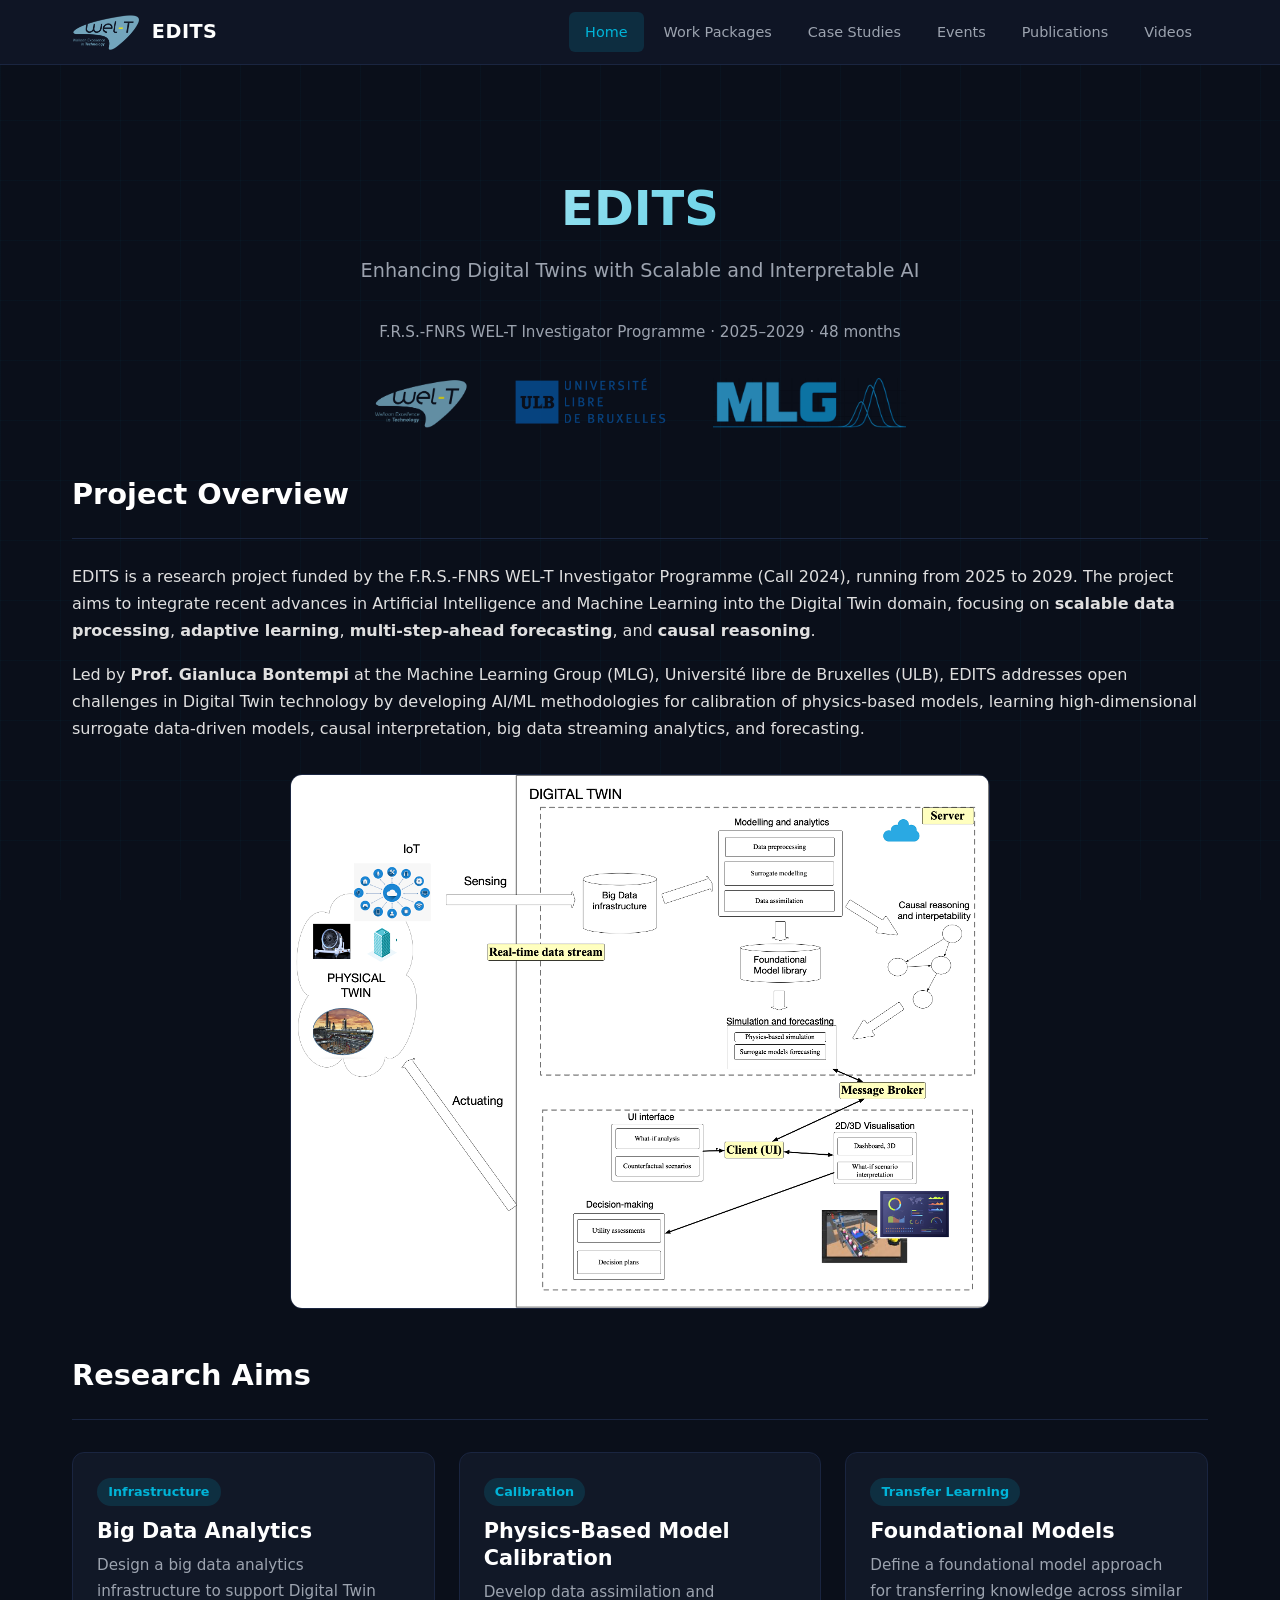
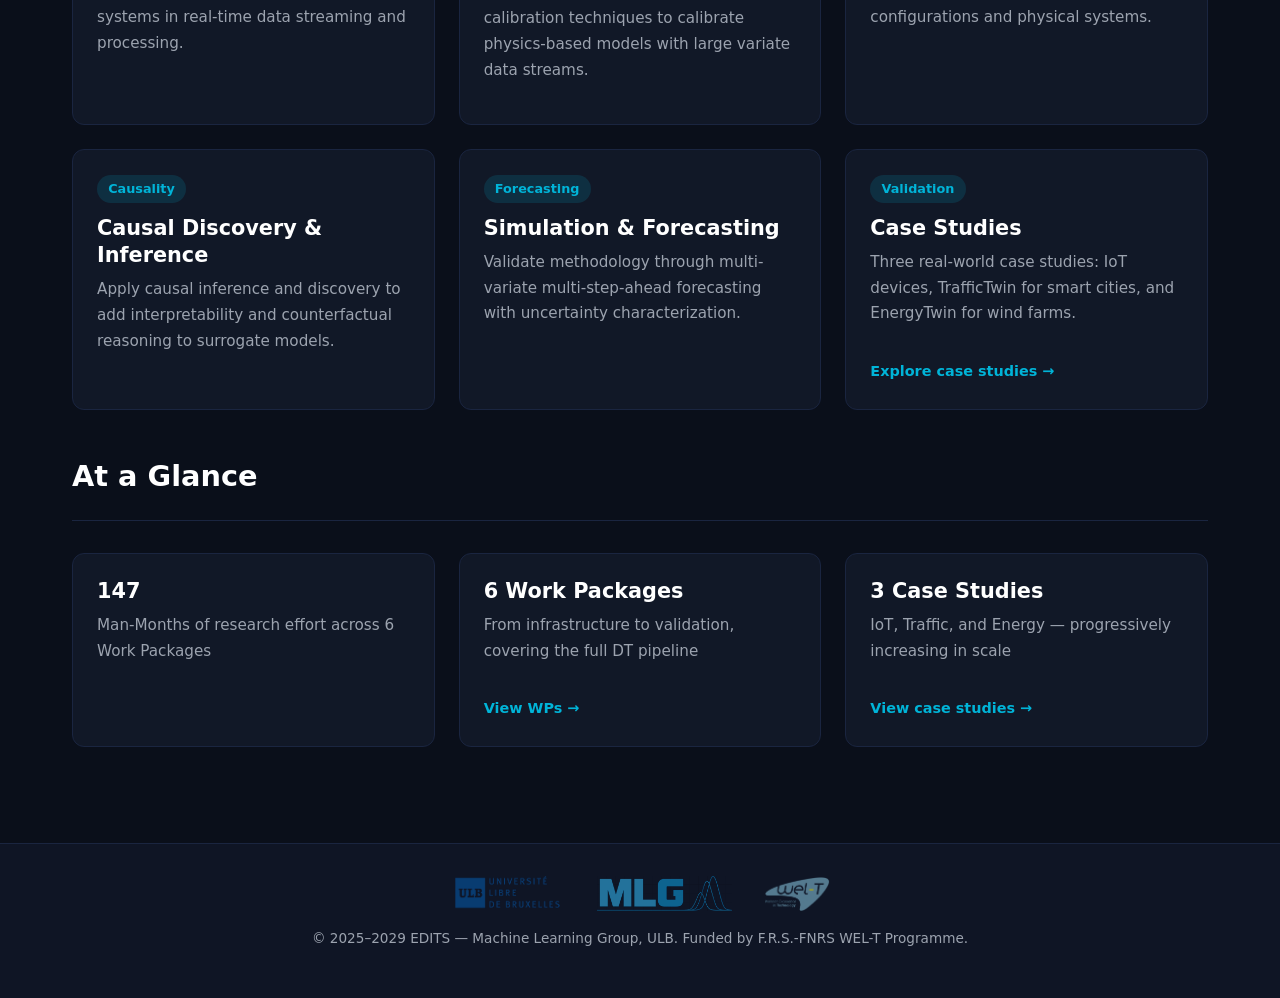
==== index.html @ ba2f9b13 "website v1" ====
<!DOCTYPE html>
<html lang="en">
<head>
  <meta charset="UTF-8">
  <meta name="viewport" content="width=device-width, initial-scale=1.0">
  <title>EDITS — WEL-T Digital Twins</title>
  <link rel="stylesheet" href="assets/css/style.css">
  <link rel="icon" href="assets/images/welt_logo.png">
</head>
<body>

  <nav>
    <div class="container">
      <a href="index.html" class="nav-logo">
        <img src="assets/images/welt_logo_transparent.png" alt="WEL-T">
        <span>EDITS</span>
      </a>
      <button class="nav-toggle" aria-label="Toggle menu">&#9776;</button>
      <ul class="nav-links">
        <li><a href="index.html">Home</a></li>
        <li><a href="workpackages.html">Work Packages</a></li>
        <li><a href="case-studies.html">Case Studies</a></li>
        <li><a href="events.html">Events</a></li>
        <li><a href="publications.html">Publications</a></li>
        <li><a href="videos.html">Videos</a></li>
      </ul>
    </div>
  </nav>

  <main>
    <div class="container">

      <section class="hero">
        <h1>EDITS</h1>
        <p class="subtitle">Enhancing Digital Twins with Scalable and Interpretable AI</p>
        <p style="color: var(--text-muted); font-size: 0.95rem;">
          F.R.S.-FNRS WEL-T Investigator Programme &middot; 2025&ndash;2029 &middot; 48 months
        </p>
        <div class="hero-logos">
          <img src="assets/images/welt_logo_transparent.png" alt="WEL-T">
          <img src="assets/images/ulb_logo_transparent.png" alt="ULB">
          <img src="assets/images/mlg_logo_transparent.png" alt="MLG">
        </div>
      </section>

      <section class="section">
        <div class="section-header">
          <h2>Project Overview</h2>
        </div>
        <p>
          EDITS is a research project funded by the F.R.S.-FNRS WEL-T Investigator Programme (Call 2024),
          running from 2025 to 2029. The project aims to integrate recent advances in Artificial Intelligence
          and Machine Learning into the Digital Twin domain, focusing on <strong>scalable data processing</strong>,
          <strong>adaptive learning</strong>, <strong>multi-step-ahead forecasting</strong>, and
          <strong>causal reasoning</strong>.
        </p>
        <p>
          Led by <strong>Prof. Gianluca Bontempi</strong> at the Machine Learning Group (MLG),
          Universit&eacute; libre de Bruxelles (ULB), EDITS addresses open challenges in Digital Twin technology
          by developing AI/ML methodologies for calibration of physics-based models, learning high-dimensional
          surrogate data-driven models, causal interpretation, big data streaming analytics, and forecasting.
        </p>
        <img src="assets/images/vision.png" alt="EDITS Vision" class="vision-img">
      </section>

      <section class="section">
        <div class="section-header">
          <h2>Research Aims</h2>
        </div>
        <div class="card-grid">
          <div class="card">
            <span class="tag">Infrastructure</span>
            <h3>Big Data Analytics</h3>
            <p>Design a big data analytics infrastructure to support Digital Twin systems in real-time data streaming and processing.</p>
          </div>
          <div class="card">
            <span class="tag">Calibration</span>
            <h3>Physics-Based Model Calibration</h3>
            <p>Develop data assimilation and calibration techniques to calibrate physics-based models with large variate data streams.</p>
          </div>
          <div class="card">
            <span class="tag">Transfer Learning</span>
            <h3>Foundational Models</h3>
            <p>Define a foundational model approach for transferring knowledge across similar configurations and physical systems.</p>
          </div>
          <div class="card">
            <span class="tag">Causality</span>
            <h3>Causal Discovery &amp; Inference</h3>
            <p>Apply causal inference and discovery to add interpretability and counterfactual reasoning to surrogate models.</p>
          </div>
          <div class="card">
            <span class="tag">Forecasting</span>
            <h3>Simulation &amp; Forecasting</h3>
            <p>Validate methodology through multi-variate multi-step-ahead forecasting with uncertainty characterization.</p>
          </div>
          <div class="card">
            <span class="tag">Validation</span>
            <h3>Case Studies</h3>
            <p>Three real-world case studies: IoT devices, TrafficTwin for smart cities, and EnergyTwin for wind farms.</p>
            <a href="case-studies.html" class="card-link">Explore case studies &rarr;</a>
          </div>
        </div>
      </section>

      <section class="section">
        <div class="section-header">
          <h2>At a Glance</h2>
        </div>
        <div class="card-grid">
          <div class="card">
            <h3>147</h3>
            <p>Man-Months of research effort across 6 Work Packages</p>
          </div>
          <div class="card">
            <h3>6 Work Packages</h3>
            <p>From infrastructure to validation, covering the full DT pipeline</p>
            <a href="workpackages.html" class="card-link">View WPs &rarr;</a>
          </div>
          <div class="card">
            <h3>3 Case Studies</h3>
            <p>IoT, Traffic, and Energy — progressively increasing in scale</p>
            <a href="case-studies.html" class="card-link">View case studies &rarr;</a>
          </div>
        </div>
      </section>

    </div>
  </main>

  <footer>
    <div class="container">
      <div class="footer-logos">
        <img src="assets/images/ulb_logo_transparent.png" alt="ULB">
        <img src="assets/images/mlg_logo_transparent.png" alt="MLG">
        <img src="assets/images/welt_logo_transparent.png" alt="WEL-T">
      </div>
      <p>&copy; 2025&ndash;2029 EDITS &mdash; Machine Learning Group, ULB. Funded by F.R.S.-FNRS WEL-T Programme.</p>
    </div>
  </footer>

  <script src="assets/js/main.js"></script>
</body>
</html>
---- assets/css/style.css ----
/* ========== WEL-T EDITS Website — Dark MLG Theme ========== */

/* --- Reset & Base --- */
*, *::before, *::after { box-sizing: border-box; margin: 0; padding: 0; }

:root {
  --bg-dark: #0a0f1a;
  --bg-nav: #0f1525;
  --bg-card: #111827;
  --accent: #00b4d8;
  --accent-dark: #0096c7;
  --accent-glow: rgba(0, 180, 216, 0.15);
  --text: #e0e0e0;
  --text-muted: #9ca3af;
  --text-heading: #ffffff;
  --border: #1a2540;
  --font: 'Inter', 'Segoe UI', system-ui, -apple-system, sans-serif;
  --max-width: 1200px;
}

html { scroll-behavior: smooth; }

body {
  font-family: var(--font);
  background: var(--bg-dark);
  color: var(--text);
  line-height: 1.7;
  min-height: 100vh;
}

/* --- Geometric background --- */
body::before {
  content: '';
  position: fixed;
  inset: 0;
  background:
    linear-gradient(rgba(0, 180, 216, 0.03) 1px, transparent 1px),
    linear-gradient(90deg, rgba(0, 180, 216, 0.03) 1px, transparent 1px);
  background-size: 60px 60px;
  pointer-events: none;
  z-index: 0;
}

/* --- Typography --- */
h1, h2, h3, h4 { color: var(--text-heading); font-weight: 700; line-height: 1.3; }
h1 { font-size: 2.5rem; margin-bottom: 1rem; }
h2 { font-size: 1.8rem; margin-bottom: 0.8rem; }
h3 { font-size: 1.3rem; margin-bottom: 0.5rem; }

a { color: var(--accent); text-decoration: none; transition: color 0.2s; }
a:hover { color: var(--accent-dark); }

p { margin-bottom: 1rem; }

/* --- Layout --- */
.container {
  max-width: var(--max-width);
  margin: 0 auto;
  padding: 0 2rem;
  position: relative;
  z-index: 1;
}

main {
  padding: 3rem 0;
  min-height: calc(100vh - 160px);
}

/* --- Navigation --- */
nav {
  background: var(--bg-nav);
  border-bottom: 1px solid var(--border);
  position: sticky;
  top: 0;
  z-index: 100;
  backdrop-filter: blur(10px);
}

nav .container {
  display: flex;
  align-items: center;
  justify-content: space-between;
  height: 64px;
}

.nav-logo {
  display: flex;
  align-items: center;
  gap: 0.75rem;
}

.nav-logo img {
  height: 36px;
  width: auto;
}

.nav-logo span {
  font-size: 1.2rem;
  font-weight: 700;
  color: var(--text-heading);
  letter-spacing: 0.5px;
}

.nav-links {
  display: flex;
  list-style: none;
  gap: 0.25rem;
}

.nav-links a {
  display: block;
  padding: 0.5rem 1rem;
  color: var(--text-muted);
  font-size: 0.9rem;
  font-weight: 500;
  border-radius: 6px;
  transition: all 0.2s;
}

.nav-links a:hover,
.nav-links a.active {
  color: var(--accent);
  background: var(--accent-glow);
}

.nav-toggle {
  display: none;
  background: none;
  border: none;
  color: var(--text);
  font-size: 1.5rem;
  cursor: pointer;
  padding: 0.5rem;
}

/* --- Hero Section --- */
.hero {
  text-align: center;
  padding: 4rem 0 3rem;
}

.hero h1 {
  font-size: 3rem;
  background: linear-gradient(135deg, var(--text-heading), var(--accent));
  -webkit-background-clip: text;
  -webkit-text-fill-color: transparent;
  background-clip: text;
}

.hero .subtitle {
  font-size: 1.2rem;
  color: var(--text-muted);
  max-width: 700px;
  margin: 1rem auto 2rem;
}

.hero-logos {
  display: flex;
  align-items: center;
  justify-content: center;
  gap: 2.5rem;
  margin-top: 2rem;
  flex-wrap: wrap;
}

.hero-logos img {
  height: 50px;
  width: auto;
  opacity: 0.85;
  transition: opacity 0.2s;
}

.hero-logos img:hover { opacity: 1; }

/* --- Cards --- */
.card-grid {
  display: grid;
  grid-template-columns: repeat(auto-fill, minmax(340px, 1fr));
  gap: 1.5rem;
  margin: 2rem 0;
}

.card {
  background: var(--bg-card);
  border: 1px solid var(--border);
  border-radius: 12px;
  padding: 1.5rem;
  transition: all 0.3s;
}

.card:hover {
  border-color: var(--accent);
  box-shadow: 0 0 20px var(--accent-glow);
  transform: translateY(-2px);
}

.card h3 { margin-bottom: 0.5rem; }

.card .tag {
  display: inline-block;
  background: var(--accent-glow);
  color: var(--accent);
  padding: 0.2rem 0.7rem;
  border-radius: 20px;
  font-size: 0.8rem;
  font-weight: 600;
  margin-bottom: 0.75rem;
}

.card p { color: var(--text-muted); font-size: 0.95rem; }

.card-link {
  display: inline-flex;
  align-items: center;
  gap: 0.3rem;
  margin-top: 1rem;
  font-weight: 600;
  font-size: 0.9rem;
}

/* --- Section --- */
.section { margin-bottom: 3rem; }

.section-header {
  border-bottom: 1px solid var(--border);
  padding-bottom: 0.75rem;
  margin-bottom: 1.5rem;
}

/* --- Timeline --- */
.timeline {
  position: relative;
  padding-left: 2rem;
}

.timeline::before {
  content: '';
  position: absolute;
  left: 0;
  top: 0;
  bottom: 0;
  width: 2px;
  background: var(--border);
}

.timeline-item {
  position: relative;
  margin-bottom: 2rem;
  padding: 1.25rem;
  background: var(--bg-card);
  border: 1px solid var(--border);
  border-radius: 10px;
}

.timeline-item::before {
  content: '';
  position: absolute;
  left: -2.35rem;
  top: 1.5rem;
  width: 10px;
  height: 10px;
  border-radius: 50%;
  background: var(--accent);
  border: 2px solid var(--bg-dark);
}

.timeline-item .date {
  font-size: 0.85rem;
  color: var(--accent);
  font-weight: 600;
  margin-bottom: 0.5rem;
}

/* --- WP Bars (timeline visualization) --- */
.wp-timeline {
  margin: 2rem 0;
  overflow-x: auto;
}

.wp-bar-container {
  min-width: 600px;
}

.wp-bar-row {
  display: flex;
  align-items: center;
  margin-bottom: 0.75rem;
  gap: 1rem;
}

.wp-bar-label {
  width: 60px;
  font-weight: 700;
  font-size: 0.9rem;
  color: var(--accent);
  flex-shrink: 0;
}

.wp-bar-track {
  flex: 1;
  height: 32px;
  background: var(--bg-card);
  border-radius: 6px;
  position: relative;
  border: 1px solid var(--border);
}

.wp-bar {
  position: absolute;
  height: 100%;
  background: linear-gradient(90deg, var(--accent-dark), var(--accent));
  border-radius: 6px;
  display: flex;
  align-items: center;
  justify-content: center;
  font-size: 0.75rem;
  font-weight: 600;
  color: var(--bg-dark);
  min-width: 40px;
}

/* --- Video Grid --- */
.video-grid {
  display: grid;
  grid-template-columns: repeat(auto-fill, minmax(480px, 1fr));
  gap: 2rem;
  margin: 2rem 0;
}

.video-card {
  background: var(--bg-card);
  border: 1px solid var(--border);
  border-radius: 12px;
  overflow: hidden;
}

.video-card .video-wrapper {
  position: relative;
  padding-bottom: 56.25%;
  height: 0;
}

.video-card .video-wrapper iframe {
  position: absolute;
  top: 0;
  left: 0;
  width: 100%;
  height: 100%;
  border: none;
}

.video-card .video-info {
  padding: 1rem 1.25rem;
}

.video-card h3 { font-size: 1.1rem; }

/* --- PDF Viewer --- */
.pdf-viewer-container {
  background: var(--bg-card);
  border: 1px solid var(--border);
  border-radius: 12px;
  overflow: hidden;
  margin: 1.5rem 0;
}

.pdf-viewer-toolbar {
  display: flex;
  align-items: center;
  justify-content: space-between;
  padding: 0.75rem 1rem;
  background: var(--bg-nav);
  border-bottom: 1px solid var(--border);
}

.pdf-viewer-toolbar .pdf-title {
  font-weight: 600;
  font-size: 0.9rem;
  color: var(--text-heading);
}

.pdf-viewer-toolbar .pdf-controls {
  display: flex;
  align-items: center;
  gap: 0.5rem;
}

.pdf-viewer-toolbar button {
  background: var(--accent-glow);
  border: 1px solid var(--border);
  color: var(--accent);
  padding: 0.4rem 0.8rem;
  border-radius: 6px;
  cursor: pointer;
  font-size: 0.85rem;
  font-weight: 600;
  transition: all 0.2s;
}

.pdf-viewer-toolbar button:hover {
  background: var(--accent);
  color: var(--bg-dark);
}

.pdf-viewer-toolbar .page-info {
  color: var(--text-muted);
  font-size: 0.85rem;
  min-width: 80px;
  text-align: center;
}

.pdf-canvas-wrapper {
  display: flex;
  justify-content: center;
  padding: 1rem;
  min-height: 400px;
  background: #000;
}

.pdf-canvas-wrapper canvas {
  max-width: 100%;
  height: auto;
}

/* --- Publications list --- */
.pub-list { list-style: none; }

.pub-item {
  padding: 1rem 1.25rem;
  border-bottom: 1px solid var(--border);
  display: flex;
  align-items: flex-start;
  gap: 1rem;
}

.pub-item:last-child { border-bottom: none; }

.pub-icon {
  flex-shrink: 0;
  width: 40px;
  height: 40px;
  background: var(--accent-glow);
  border-radius: 8px;
  display: flex;
  align-items: center;
  justify-content: center;
  color: var(--accent);
  font-weight: 700;
  font-size: 0.8rem;
}

.pub-item h4 { font-size: 0.95rem; margin-bottom: 0.25rem; }
.pub-item p { font-size: 0.85rem; color: var(--text-muted); margin-bottom: 0; }

/* --- Presentation Grid --- */
.presentation-grid {
  display: grid;
  grid-template-columns: repeat(auto-fill, minmax(300px, 1fr));
  gap: 1.25rem;
  margin: 1.5rem 0;
}

.presentation-card {
  background: var(--bg-card);
  border: 1px solid var(--border);
  border-radius: 10px;
  padding: 1.25rem;
  cursor: pointer;
  transition: all 0.3s;
}

.presentation-card:hover {
  border-color: var(--accent);
  box-shadow: 0 0 15px var(--accent-glow);
}

.presentation-card h4 {
  font-size: 0.95rem;
  margin-bottom: 0.5rem;
}

.presentation-card .open-btn {
  display: inline-flex;
  align-items: center;
  gap: 0.3rem;
  color: var(--accent);
  font-size: 0.85rem;
  font-weight: 600;
}

/* --- Footer --- */
footer {
  background: var(--bg-nav);
  border-top: 1px solid var(--border);
  padding: 2rem 0;
  text-align: center;
  color: var(--text-muted);
  font-size: 0.85rem;
}

footer .footer-logos {
  display: flex;
  align-items: center;
  justify-content: center;
  gap: 2rem;
  margin-bottom: 1rem;
}

footer .footer-logos img {
  height: 35px;
  width: auto;
  opacity: 0.7;
}

/* --- Badges --- */
.badge {
  display: inline-block;
  padding: 0.15rem 0.6rem;
  border-radius: 20px;
  font-size: 0.75rem;
  font-weight: 600;
}

.badge-wp1 { background: #0e4429; color: #3fb950; }
.badge-wp2 { background: #1a1e40; color: #6366f1; }
.badge-wp3 { background: #3b1a1a; color: #f87171; }
.badge-wp4 { background: #1a3040; color: #38bdf8; }
.badge-wp5 { background: #2d1b40; color: #c084fc; }
.badge-wp6 { background: #1a3030; color: #2dd4bf; }

/* --- Vision image --- */
.vision-img {
  display: block;
  max-width: 100%;
  margin: 2rem auto;
  border-radius: 12px;
  border: 1px solid var(--border);
}

/* --- Responsive --- */
@media (max-width: 768px) {
  .nav-toggle { display: block; }

  .nav-links {
    display: none;
    position: absolute;
    top: 64px;
    left: 0;
    right: 0;
    background: var(--bg-nav);
    border-bottom: 1px solid var(--border);
    flex-direction: column;
    padding: 1rem;
  }

  .nav-links.open { display: flex; }

  .hero h1 { font-size: 2rem; }
  .hero .subtitle { font-size: 1rem; }

  .card-grid { grid-template-columns: 1fr; }
  .video-grid { grid-template-columns: 1fr; }
  .presentation-grid { grid-template-columns: 1fr; }

  h1 { font-size: 2rem; }
  h2 { font-size: 1.4rem; }

  .container { padding: 0 1rem; }
}

@media (max-width: 480px) {
  .hero-logos { gap: 1.5rem; }
  .hero-logos img { height: 35px; }
  .wp-bar-label { width: 45px; font-size: 0.8rem; }
}
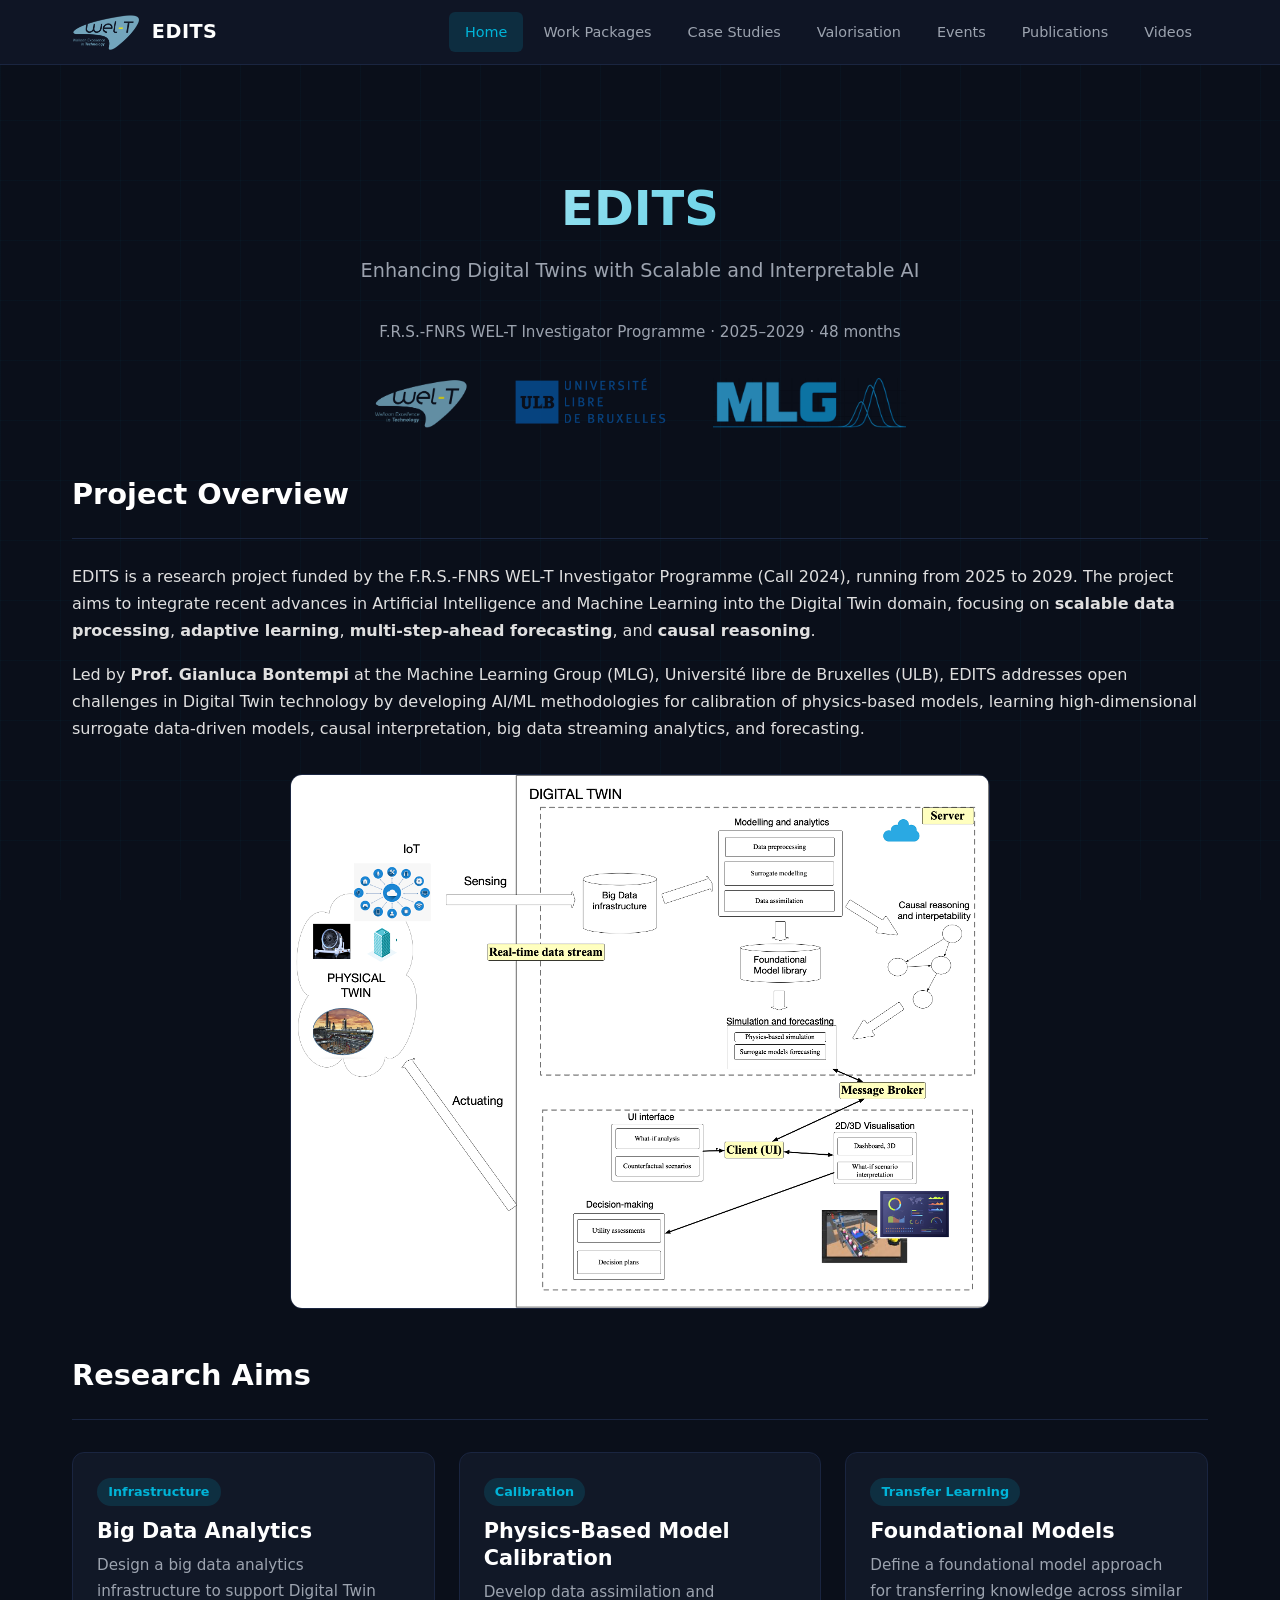
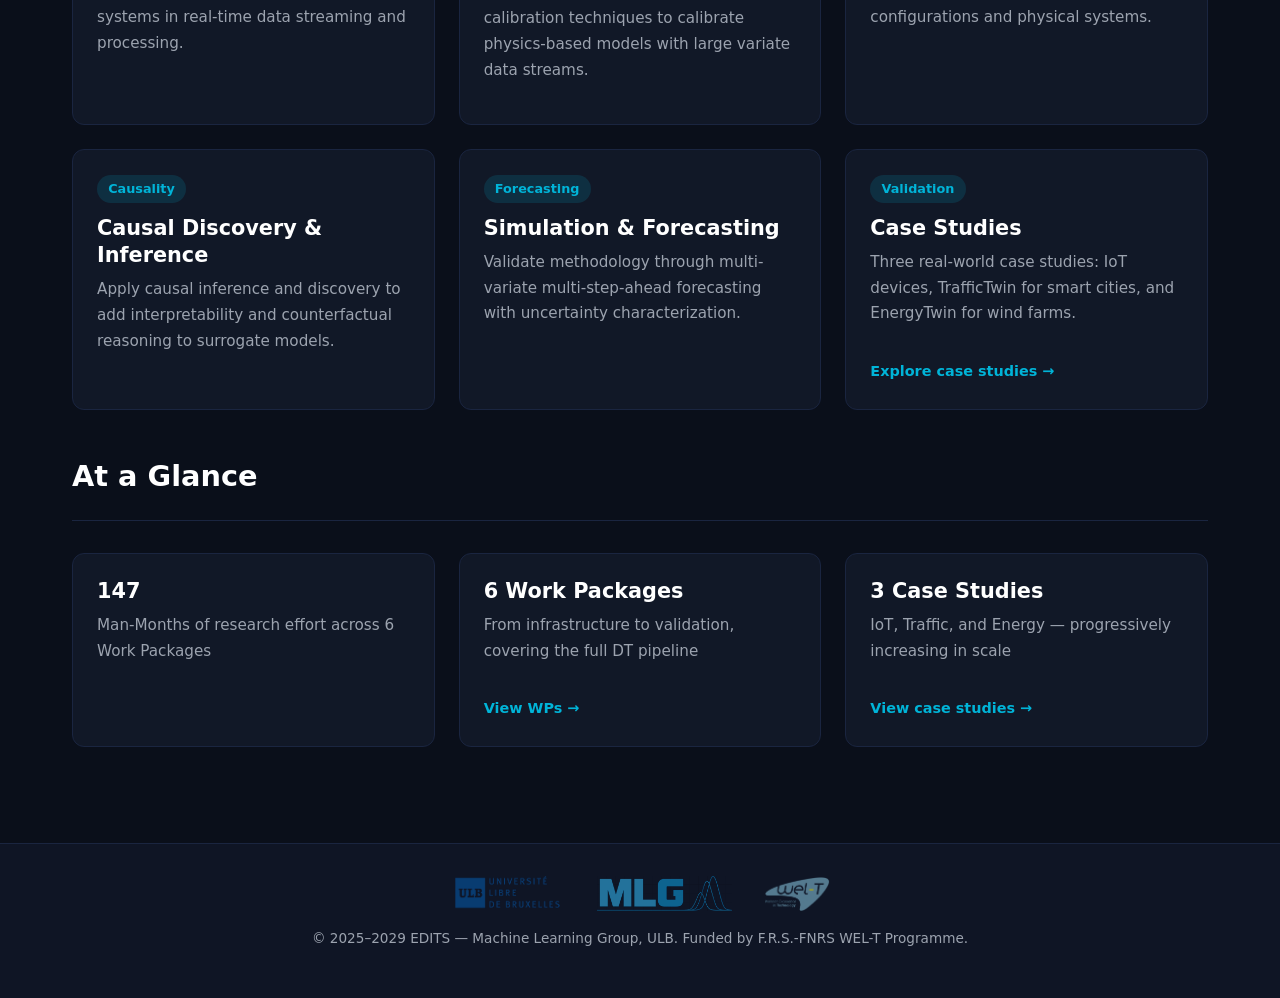
==== commit c21009ef: "v2" ====
--- a/index.html
+++ b/index.html
@@ -20,6 +20,7 @@
         <li><a href="index.html">Home</a></li>
         <li><a href="workpackages.html">Work Packages</a></li>
         <li><a href="case-studies.html">Case Studies</a></li>
+        <li><a href="valorisation.html">Valorisation</a></li>
         <li><a href="events.html">Events</a></li>
         <li><a href="publications.html">Publications</a></li>
         <li><a href="videos.html">Videos</a></li>
